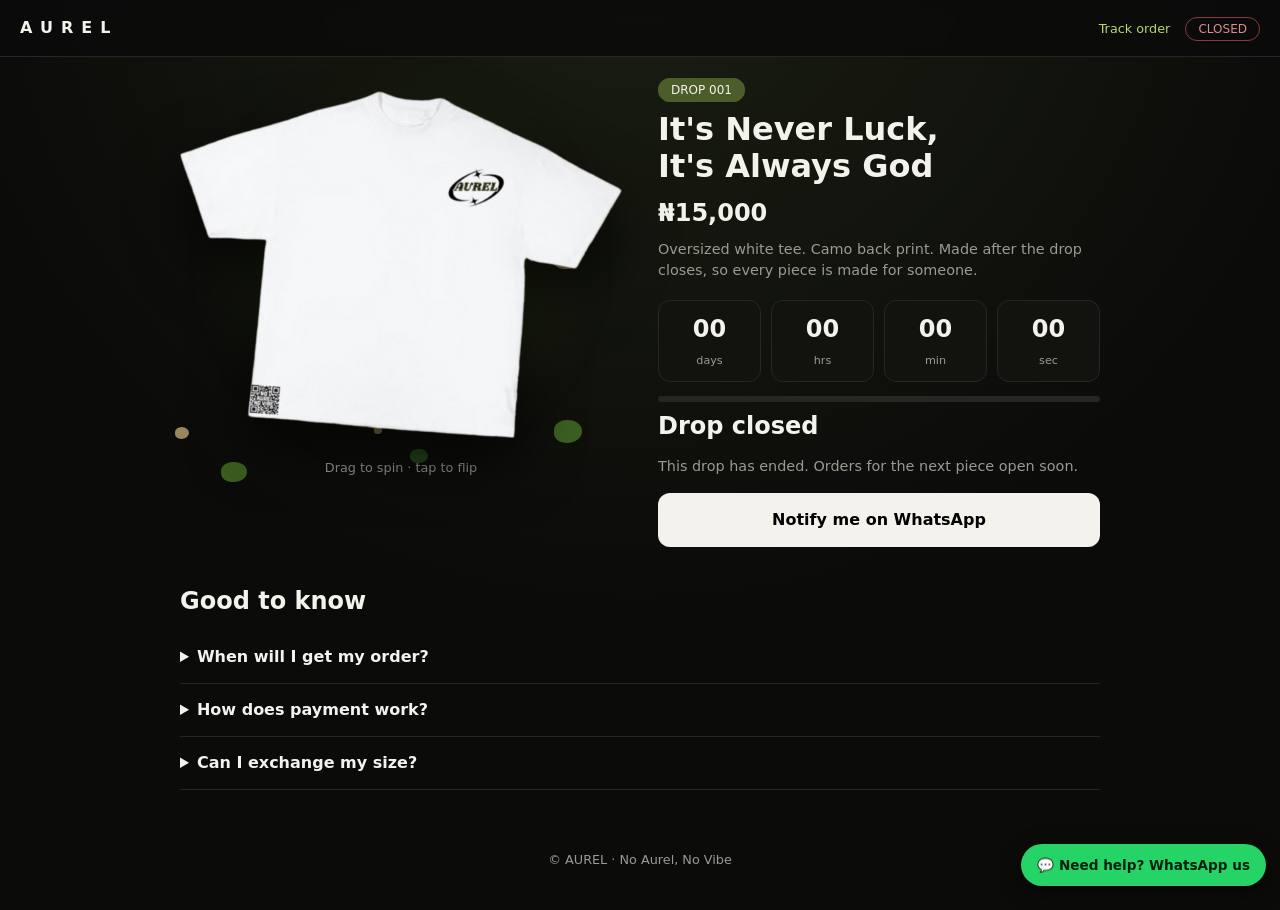
==== index.html @ af39a1e7 "Add files via upload" ====
<!DOCTYPE html>
<html lang="en">
<head>
<meta charset="UTF-8">
<meta name="viewport" content="width=device-width, initial-scale=1">
<title>AUREL — Pre-order</title>
<link rel="stylesheet" href="style.css">
</head>
<body>
<div id="intro"><div class="logo">AUREL</div><p>No Aurel, No Vibe</p></div>

<header><span class="logo sm">AUREL</span><span><a href="track.html" class="hl">Track order</a> <span id="status" class="pill">…</span></span></header>

<main>
  <div class="top">
  <section class="hero reveal">
    <div class="stage" id="stage">
      <div class="glow"></div><div class="specks" id="specks"></div>
      <div class="card" id="card">
        <div class="face front"><img src="front.png" alt="AUREL tee front" draggable="false"></div>
        <div class="face back"><img src="back.png" alt="AUREL tee back" draggable="false"></div>
      </div>
    </div>
    <p class="hint">Drag to spin · tap to flip</p>
  </section>

  <section class="info reveal">
    <span class="pill green">DROP 001</span>
    <h1>It's Never Luck,<br>It's Always God</h1>
    <div class="price" id="price"></div>
    <p class="muted">Oversized white tee. Camo back print. Made after the drop closes, so every piece is made for someone.</p>

    <div class="count" id="count">
      <div><b id="d">00</b><small>days</small></div>
      <div><b id="h">00</b><small>hrs</small></div>
      <div><b id="m">00</b><small>min</small></div>
      <div><b id="s">00</b><small>sec</small></div>
    </div>
    <p class="muted" id="countLabel"></p>
    <div class="bar"><i id="bar"></i></div>
    <p class="muted" id="left"></p>

    <form id="form" autocomplete="on">
      <label>Size <a href="#" id="guide">Size guide</a></label>
      <div class="sizes">
        <label><input type="radio" name="size" value="S"><span>S</span></label>
        <label><input type="radio" name="size" value="M" checked><span>M</span></label>
        <label><input type="radio" name="size" value="L"><span>L</span></label>
        <label><input type="radio" name="size" value="XL"><span>XL</span></label>
        <label><input type="radio" name="size" value="XXL"><span>XXL</span></label>
      </div>
      <label>Quantity<input type="number" id="qty" min="1" max="5" value="1"></label>
      <label>Full name<input id="name" required></label>
      <label>Phone / WhatsApp<input id="phone" type="tel" required></label>
      <label>Delivery address<textarea id="addr" rows="2" required></textarea></label>
      <div class="total">Total: <b id="total"></b></div>
      <p class="note">Pay for the shirt by bank transfer after you tap Pre-order. Delivery fee is separate: we'll confirm the cost on WhatsApp and you pay it then.</p>
      <button type="submit" id="btn">Pre-order now</button>
    </form>
    <div id="closed" hidden>
      <h2>Drop closed</h2>
      <p class="muted">This drop has ended. Orders for the next piece open soon.</p>
      <a class="btn" id="notify" target="_blank" rel="noopener">Notify me on WhatsApp</a>
    </div>
  </section>

  </div>

  <section class="faq reveal">
    <h2>Good to know</h2>
    <details><summary>When will I get my order?</summary><p id="faqEta"></p></details>
    <details><summary>How does payment work?</summary><p>After you tap Pre-order you get our account details. Transfer the exact amount with your order ref as the narration. Your order is confirmed once we see the money, and you can follow its status on the Track order page. Delivery is paid separately after we confirm the cost.</p></details>
    <details><summary>Can I exchange my size?</summary><p>Check the size guide before ordering. Message us within 48 hours of ordering if you need to change your size.</p></details>
  </section>
</main>

<footer>© AUREL · No Aurel, No Vibe</footer>

<div id="toast" hidden></div>
<div id="pay" hidden>
  <div class="sheet">
    <h3>Complete your pre-order</h3>
    <p class="muted">Order ref: <b id="ref"></b></p>
    <div class="acct">
      <small>Amount to transfer</small><b id="amt"></b>
      <small>Bank</small><b id="bank"></b>
      <small>Account number</small><b id="acctNo"></b>
      <small>Account name</small><b id="acctName"></b>
    </div>
    <button type="button" id="copy">Copy account number</button>
    <button type="button" id="sent">I've paid, track my order</button>
    <p class="muted" style="margin-top:10px">Put your order ref as the transfer narration so we can match your payment. Your order is confirmed once we see the money. Save your ref: you need it, plus your phone number, to track your order.</p>
    <button type="button" class="ghost" id="payX">Cancel</button>
  </div>
</div>
<div id="modal" hidden>
  <div class="sheet">
    <h3>Size guide (inches)</h3>
    <table>
      <tr><th>Size</th><th>Chest</th><th>Length</th></tr>
      <tr><td>S</td><td>22</td><td>27</td></tr>
      <tr><td>M</td><td>23</td><td>28</td></tr>
      <tr><td>L</td><td>24</td><td>29</td></tr>
      <tr><td>XL</td><td>25</td><td>30</td></tr>
      <tr><td>XXL</td><td>26</td><td>31</td></tr>
    </table>
    <p class="muted">Placeholder numbers. Replace them with your real measurements.</p>
    <button id="x">Close</button>
  </div>
</div>
<a class="wa" id="wa" href="https://wa.me/2347032404818?text=Hi%20AUREL%2C%20I%20need%20help%20with%20my%20order." target="_blank" rel="noopener">💬 Need help? WhatsApp us</a>
<script src="db.js"></script>
<script src="script.js"></script>
</body>
</html>
---- style.css ----
:root{--bg:#0b0b0a;--fg:#f4f2ec;--mute:#9b9a92;--green:#4b5d2a;--line:#262622}
*{box-sizing:border-box;margin:0}
html{scroll-behavior:smooth}
body{background:radial-gradient(circle at 50% -10%,#1b1f12,var(--bg) 60%);color:var(--fg);font-family:system-ui,-apple-system,sans-serif;line-height:1.5;min-height:100vh}
.logo{font-weight:900;letter-spacing:.5em;font-size:2.2rem}
.logo.sm{font-size:1rem}
.pill{border:1px solid var(--line);border-radius:99px;padding:4px 12px;font-size:.75rem}
.pill.green{background:var(--green);border-color:var(--green)}
.pill.live{border-color:#7fa13a;color:#b6d96a}
.pill.off{border-color:#8a3a3a;color:#e08a8a}
header{display:flex;justify-content:space-between;align-items:center;padding:16px 20px;border-bottom:1px solid var(--line);position:sticky;top:0;background:#0b0b0acc;backdrop-filter:blur(8px);z-index:5}
main{max-width:960px;margin:auto;padding:20px;display:grid;gap:36px}
.top{display:grid;gap:36px}
@media(min-width:800px){.top{grid-template-columns:1fr 1fr;align-items:start}.hero{position:sticky;top:80px}}

/* intro */
#intro{position:fixed;inset:0;background:var(--bg);display:grid;place-content:center;text-align:center;z-index:50;animation:out .8s 1.8s forwards}
#intro .logo{animation:in 1.2s ease both}
#intro p{color:var(--mute);letter-spacing:.3em;font-size:.75rem;margin-top:10px;animation:in 1.2s .4s ease both}
@keyframes in{from{opacity:0;letter-spacing:1.2em}to{opacity:1}}
@keyframes out{to{opacity:0;visibility:hidden}}

/* 3D shirt */
.stage{position:relative;perspective:1100px;animation:float 5s ease-in-out infinite}
.glow{position:absolute;inset:8% 8%;border-radius:50%;background:radial-gradient(circle,#6f8f2f99,transparent 70%);filter:blur(30px);animation:pulse 4s ease-in-out infinite}
.card{position:relative;width:100%;aspect-ratio:1.2;cursor:grab;transform-style:preserve-3d;touch-action:pan-y;user-select:none;-webkit-user-select:none;transition:transform 1.6s cubic-bezier(.2,.9,.2,1)}
.card.drag{cursor:grabbing;transition:none}
.face{position:absolute;inset:0;backface-visibility:hidden;-webkit-backface-visibility:hidden;display:grid;place-items:center;filter:drop-shadow(0 25px 30px #000b)}
.face img{width:100%;height:100%;object-fit:contain;pointer-events:none}
.face::after{content:"";position:absolute;inset:0;pointer-events:none;background:linear-gradient(110deg,transparent 38%,rgba(165,196,82,.55) 50%,transparent 62%);background-size:260% 100%;background-position:130% 0;-webkit-mask-size:contain;mask-size:contain;-webkit-mask-position:center;mask-position:center;-webkit-mask-repeat:no-repeat;mask-repeat:no-repeat;animation:sheen 4.5s ease-in-out infinite 2.5s}
.face.front::after{-webkit-mask-image:url(front.png);mask-image:url(front.png)}
.face.back::after{-webkit-mask-image:url(back.png);mask-image:url(back.png)}
@keyframes sheen{0%{background-position:130% 0}60%,100%{background-position:-30% 0}}
.specks{position:absolute;inset:-6% -4%;pointer-events:none}
.speck{position:absolute;border-radius:48% 52% 55% 45%;opacity:.75;animation:drift var(--t) ease-in-out infinite alternate}
@keyframes drift{from{transform:translate(0,0) rotate(0)}to{transform:translate(var(--x),var(--y)) rotate(var(--r))}}
.face.back{transform:rotateY(180deg)}
@keyframes float{50%{transform:translateY(-10px)}}
@keyframes pulse{50%{opacity:.45;transform:scale(1.12)}}
.hint{text-align:center;color:var(--mute);font-size:.8rem;margin-top:10px}

/* info */
h1{font-size:2rem;line-height:1.15;margin:10px 0}
h2{margin-bottom:12px}
.price{font-size:1.5rem;font-weight:800;margin-bottom:8px}
.muted{color:var(--mute);font-size:.9rem}
.count{display:flex;gap:10px;margin:18px 0 6px}
.count div{flex:1;border:1px solid var(--line);border-radius:12px;padding:10px 0;text-align:center;background:#12120f}
.count b{display:block;font-size:1.5rem}
.count small{color:var(--mute);font-size:.7rem}
.bar{height:6px;background:var(--line);border-radius:9px;margin:14px 0 6px;overflow:hidden}
.bar i{display:block;height:100%;width:0;background:linear-gradient(90deg,#4b5d2a,#a5c452);transition:width 1.2s ease}

/* form */
label{display:block;margin-top:14px;font-size:.85rem;color:var(--mute)}
label a{float:right;color:#b6d96a}
input,textarea{width:100%;padding:13px;margin-top:5px;border-radius:10px;border:1px solid #33332d;background:#151512;color:var(--fg);font:inherit;transition:border .2s}
input:focus,textarea:focus{outline:0;border-color:#a5c452}
.sizes{display:flex;gap:8px;flex-wrap:wrap}
.sizes label{margin:6px 0 0}
.sizes input{display:none}
.sizes span{display:block;padding:10px 16px;border:1px solid #33332d;border-radius:10px;cursor:pointer;color:var(--fg);transition:.2s}
.sizes input:checked+span{background:var(--fg);color:#000;transform:scale(1.08)}
.total{margin-top:16px;font-size:1.1rem}
.note{margin-top:8px;font-size:.8rem;color:#c9b36a;border-left:3px solid #c9b36a;padding-left:10px}
button,.btn{display:block;width:100%;margin-top:16px;padding:15px;border:0;border-radius:12px;background:var(--fg);color:#000;font-weight:800;font-size:1rem;cursor:pointer;text-align:center;text-decoration:none;transition:transform .15s}
button:active,.btn:active{transform:scale(.96)}
button:disabled{opacity:.5}

/* faq, footer, modal, toast */
details{border-bottom:1px solid var(--line);padding:14px 0}
summary{cursor:pointer;font-weight:600}
details p{color:var(--mute);margin-top:8px;font-size:.9rem}
footer{text-align:center;color:var(--mute);font-size:.8rem;padding:40px}
#modal{position:fixed;inset:0;background:#000c;display:grid;place-items:center;z-index:20;padding:20px}
#modal[hidden],#toast[hidden]{display:none}
.sheet{background:#151512;border:1px solid var(--line);border-radius:16px;padding:22px;max-width:360px;width:100%;animation:in2 .3s}
@keyframes in2{from{transform:translateY(20px);opacity:0}}
table{width:100%;margin:12px 0;border-collapse:collapse}
td,th{padding:8px;border-bottom:1px solid var(--line);text-align:center}
#toast{position:fixed;left:50%;bottom:24px;transform:translateX(-50%);background:#a5c452;color:#000;padding:12px 20px;border-radius:99px;font-weight:700;z-index:30;animation:in2 .3s}

/* scroll reveal */
.reveal{opacity:0;transform:translateY(30px);transition:opacity .8s,transform .8s}
.reveal.show{opacity:1;transform:none}

/* payment sheet */
#pay{position:fixed;inset:0;background:#000d;display:grid;place-items:center;z-index:25;padding:20px;overflow:auto}
#pay[hidden]{display:none}
.acct{display:grid;gap:2px;margin:14px 0;padding:14px;border:1px dashed #4b5d2a;border-radius:12px;background:#10120b}
.acct small{color:var(--mute);font-size:.7rem;margin-top:8px}
.acct b{font-size:1.1rem}
button.ghost{background:transparent;color:var(--mute);border:1px solid var(--line)}

.hl{color:#b6d96a;font-size:.8rem;margin-right:10px;text-decoration:none}

/* floating WhatsApp help */
.wa{position:fixed;right:14px;bottom:14px;z-index:40;background:#25d366;color:#04210f;font-weight:700;font-size:.85rem;padding:11px 16px;border-radius:99px;text-decoration:none;box-shadow:0 6px 20px #0008;transition:transform .15s}
.wa:active{transform:scale(.95)}
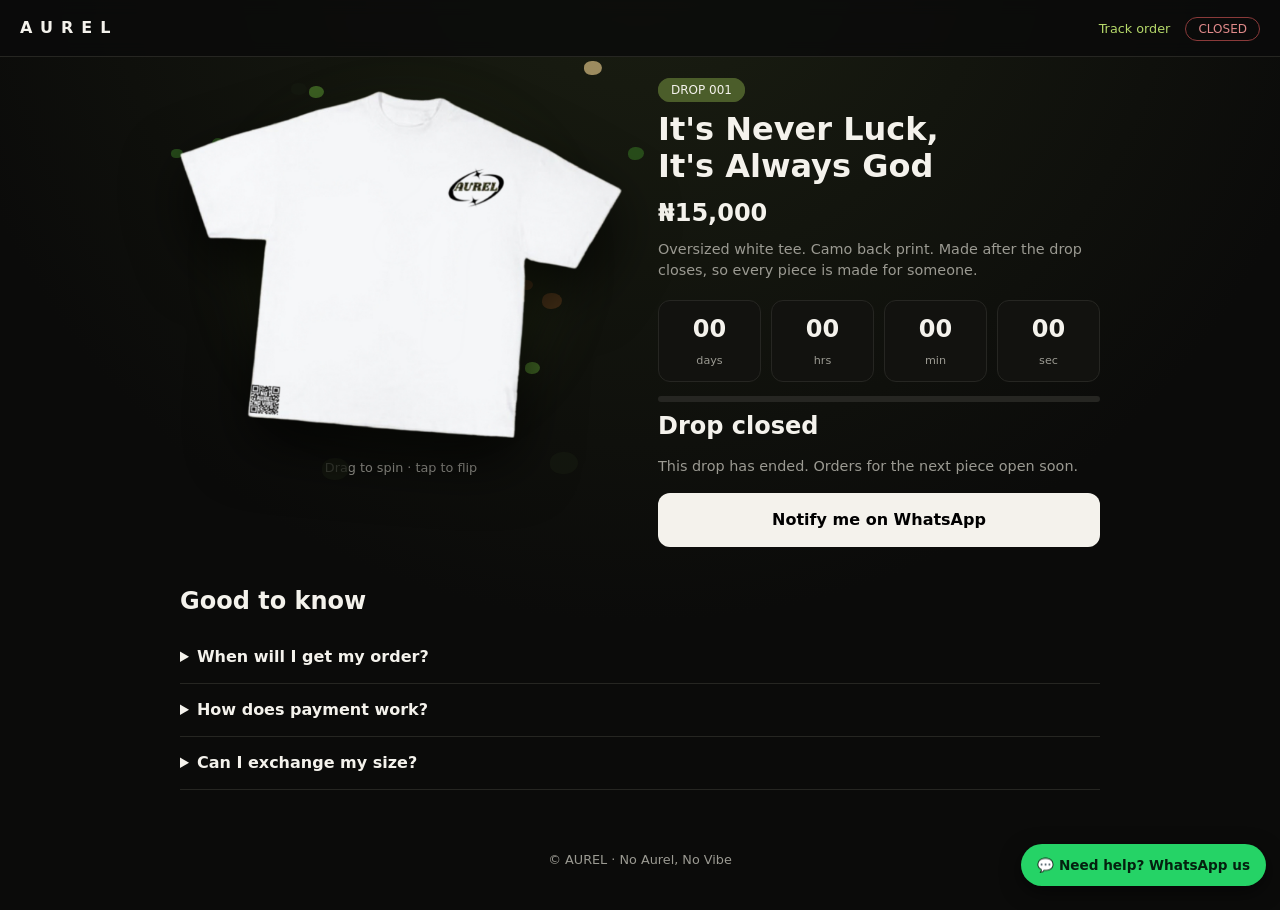
==== commit cc5f196a: "Add files via upload" ====
--- a/index.html
+++ b/index.html
@@ -41,6 +41,11 @@
     <p class="muted" id="left"></p>
 
     <form id="form" autocomplete="on">
+      <label>Colour: <b id="colorName" style="color:var(--fg)">White</b></label>
+      <div class="swatches">
+        <button type="button" class="sw on" data-c="white" style="--c:#f4f2ec" aria-label="White"></button>
+        <button type="button" class="sw" data-c="black" style="--c:#0a0a0a" aria-label="Black"></button>
+      </div>
       <label>Size <a href="#" id="guide">Size guide</a></label>
       <div class="sizes">
         <label><input type="radio" name="size" value="S"><span>S</span></label>
@@ -81,6 +86,7 @@
   <div class="sheet">
     <h3>Complete your pre-order</h3>
     <p class="muted">Order ref: <b id="ref"></b></p>
+    <p class="muted" id="sum"></p>
     <div class="acct">
       <small>Amount to transfer</small><b id="amt"></b>
       <small>Bank</small><b id="bank"></b>
--- a/style.css
+++ b/style.css
@@ -28,8 +28,8 @@
 .face{position:absolute;inset:0;backface-visibility:hidden;-webkit-backface-visibility:hidden;display:grid;place-items:center;filter:drop-shadow(0 25px 30px #000b)}
 .face img{width:100%;height:100%;object-fit:contain;pointer-events:none}
 .face::after{content:"";position:absolute;inset:0;pointer-events:none;background:linear-gradient(110deg,transparent 38%,rgba(165,196,82,.55) 50%,transparent 62%);background-size:260% 100%;background-position:130% 0;-webkit-mask-size:contain;mask-size:contain;-webkit-mask-position:center;mask-position:center;-webkit-mask-repeat:no-repeat;mask-repeat:no-repeat;animation:sheen 4.5s ease-in-out infinite 2.5s}
-.face.front::after{-webkit-mask-image:url(front.png);mask-image:url(front.png)}
-.face.back::after{-webkit-mask-image:url(back.png);mask-image:url(back.png)}
+.face.front::after{-webkit-mask-image:var(--f,url(front.png));mask-image:var(--f,url(front.png))}
+.face.back::after{-webkit-mask-image:var(--b,url(back.png));mask-image:var(--b,url(back.png))}
 @keyframes sheen{0%{background-position:130% 0}60%,100%{background-position:-30% 0}}
 .specks{position:absolute;inset:-6% -4%;pointer-events:none}
 .speck{position:absolute;border-radius:48% 52% 55% 45%;opacity:.75;animation:drift var(--t) ease-in-out infinite alternate}
@@ -97,3 +97,12 @@
 /* floating WhatsApp help */
 .wa{position:fixed;right:14px;bottom:14px;z-index:40;background:#25d366;color:#04210f;font-weight:700;font-size:.85rem;padding:11px 16px;border-radius:99px;text-decoration:none;box-shadow:0 6px 20px #0008;transition:transform .15s}
 .wa:active{transform:scale(.95)}
+
+/* colour swatches + colour-change effect */
+.swatches{display:flex;gap:14px;margin-top:8px}
+.swatches .sw{width:38px;height:38px;margin:0;padding:0;border-radius:50%;background:var(--c);border:2px solid #555;transition:transform .25s,box-shadow .25s,border-color .25s}
+.swatches .sw.on{border-color:#a5c452;transform:scale(1.15);box-shadow:0 0 0 4px #a5c45244}
+.face img.flash{animation:flash .7s ease}
+@keyframes flash{0%{filter:none;opacity:1}35%{filter:brightness(3) blur(8px);opacity:.25}100%{filter:none;opacity:1}}
+.stage.ring::before{content:"";position:absolute;left:50%;top:50%;width:30%;aspect-ratio:1;border-radius:50%;border:3px solid #a5c452;transform:translate(-50%,-50%) scale(.2);opacity:.9;animation:ring .9s ease-out forwards;pointer-events:none}
+@keyframes ring{to{transform:translate(-50%,-50%) scale(4.5);opacity:0}}
